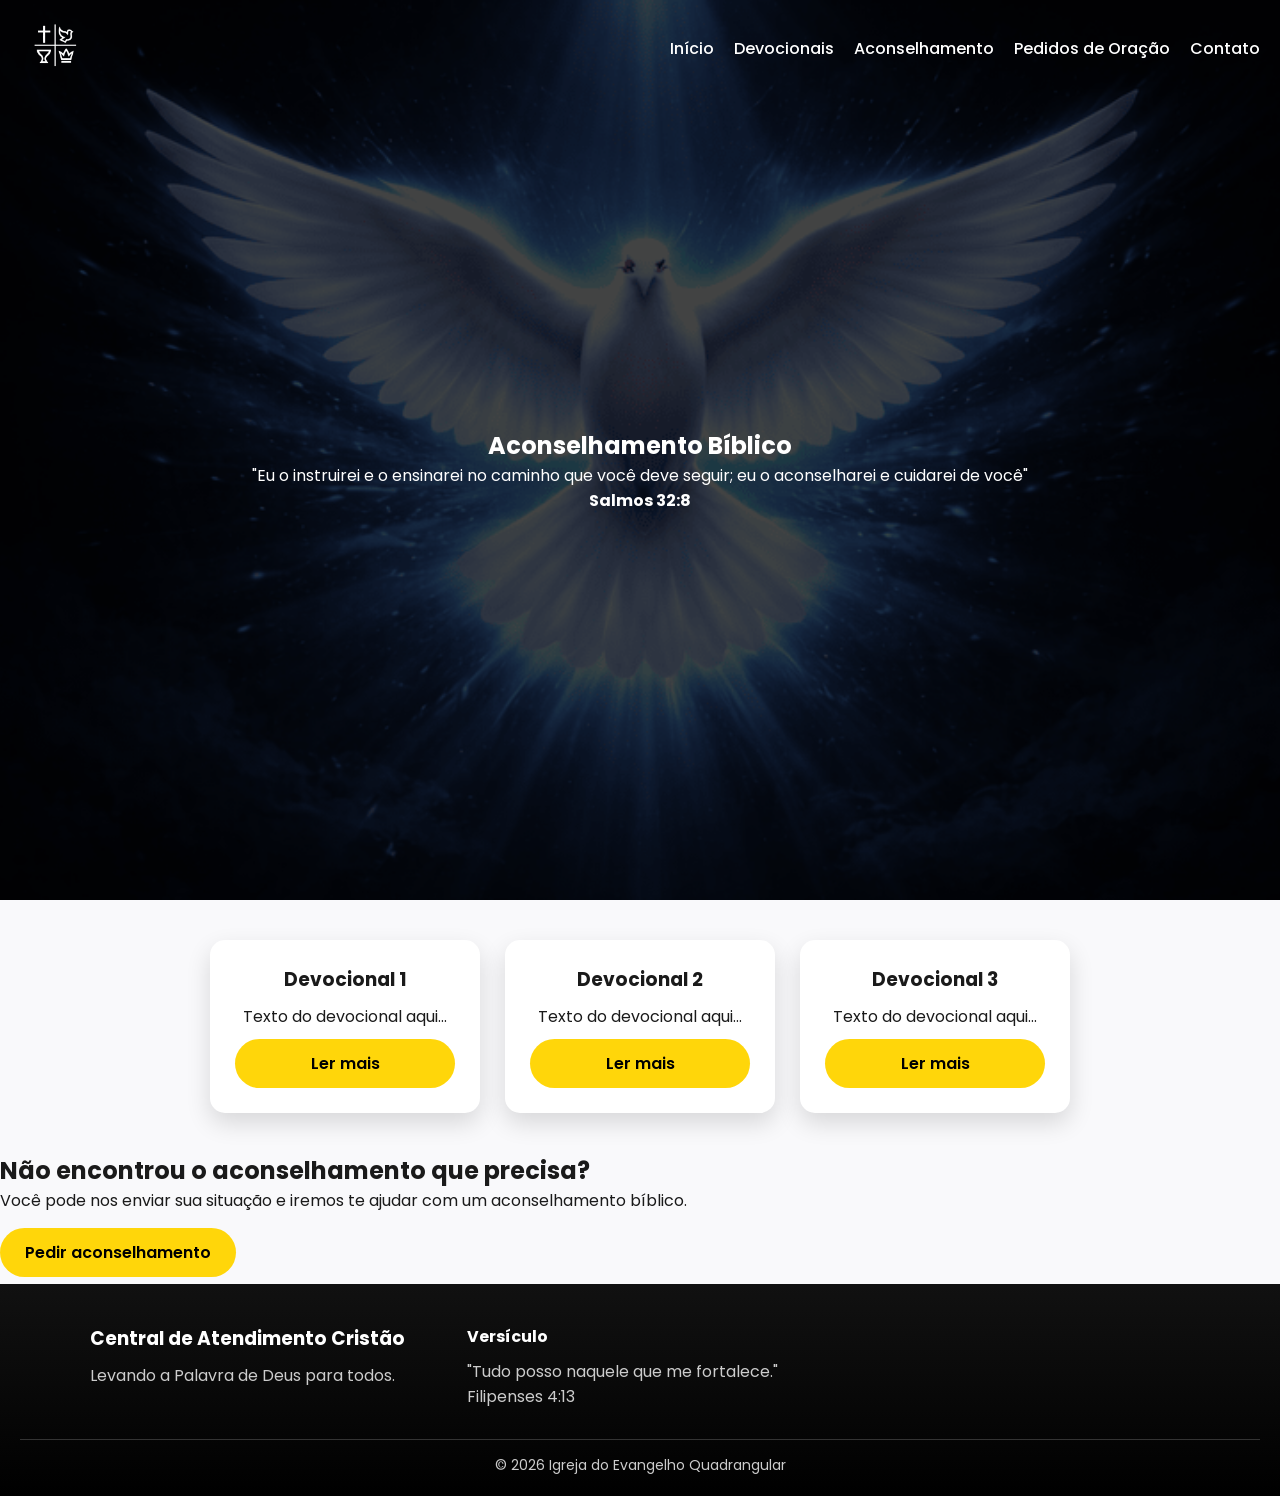
==== aconselhamento.html @ c292700e "atualização" ====
<!DOCTYPE html>
<html lang="pt-br">
<head>
<meta charset="UTF-8">
<meta name="viewport" content="width=device-width, initial-scale=1.0">
<title>Aconselhamento</title>
<link rel="stylesheet" href="style.css">
<link href="https://fonts.googleapis.com/css2?family=Poppins&display=swap" rel="stylesheet">
</head>

<body class="pagina-aconselhamento">

<header>
  <div class="logo">
    <a href="index.html">
      <img src="imagens/logo-quadrangular.png" alt="Logo da Igreja">
    </a>
  </div>

  <!-- checkbox escondido -->
  <input type="checkbox" id="menu-toggle">

  <!-- botão hamburguer -->
  <label for="menu-toggle" class="menu-icon">
    &#9776;
  </label>

  <nav class="menu">
    <a href="index.html">Início</a>
    <a href="devocionais.html">Devocionais</a>
    <a href="aconselhamento.html">Aconselhamento</a>
    <a href="oracao.html">Pedidos de Oração</a>
    <a href="contato.html">Contato</a>
  </nav>
</header>

<section class="topo-aconselhamento">
  <div class="topo-texto">
    <h1>Aconselhamento Bíblico</h1>
    <p>"Eu o instruirei e o ensinarei no caminho que você deve seguir; eu o aconselharei e cuidarei de você"</p>
    <p><strong>Salmos 32:8</strong></p>
  </div>
</section>

<div class="container">
  <div class="cards">

    <div class="card">
      <h3>Devocional 1</h3>
      <p>Texto do devocional aqui...</p>
      <a href="#" class="btn">Ler mais</a>
    </div>

    <div class="card">
      <h3>Devocional 2</h3>
      <p>Texto do devocional aqui...</p>
      <a href="#" class="btn">Ler mais</a>
    </div>

    <div class="card">
      <h3>Devocional 3</h3>
      <p>Texto do devocional aqui...</p>
      <a href="#" class="btn">Ler mais</a>
    </div>

  </div>
</div>

<section class="pedido-conselho">
  <h2>Não encontrou o aconselhamento que precisa?</h2>
  <p>Você pode nos enviar sua situação e iremos te ajudar com um aconselhamento bíblico.</p>
  <a href="#" target="_blank" class="btn-conselho btn">Pedir aconselhamento</a>
</section>

<footer class="footer">

  <div class="footer-container">

    <div class="footer-col">
      <h3>Central de Atendimento Cristão</h3>
      <p>Levando a Palavra de Deus para todos.</p>
    </div>

    <div class="footer-col">
      <h4>Versículo</h4>
      <p>"Tudo posso naquele que me fortalece." <br> Filipenses 4:13</p>
    </div>

  </div>

  <div class="footer-bottom">
    <p>© 2026 Igreja do Evangelho Quadrangular</p>

    </footer>

</body>
</html>
---- style.css ----
@charset "UTF-8";

/* ================= CORES ================= */
:root {
  --cor-primaria: #6C3BFF;
  --cor-secundaria: #9D4EDD;
  --cor-fundo: #F9F9FB;
  --cor-texto: #1A1A1A;
  --cor-branco: #FFFFFF;
  --cor-destaque: #FFD60A;
}

/* ================= RESET ================= */
* {
  margin: 0;
  padding: 0;
  box-sizing: border-box;
  font-family: 'Poppins', sans-serif;
}

body {
  background-color: var(--cor-fundo);
  color: var(--cor-texto);
  padding-top: 0px; /* Header fixo */
}

/* ================= HEADER ================= */
header{
  position: absolute;
  top: 0;
  width: 100%;
  padding: 10px 20px;
  display: flex;
  justify-content: space-between;
  align-items: center;
  background:transparent;
  color: white;
  z-index: 10;
}


.logo img {
  height: 70px;
  object-fit: contain;
  filter: brightness(0) invert(1);
}

nav {
  display: flex;
  align-items: center;
  gap: 20px;
  position: relative;

}

nav a {
  color: white;
  margin-left: 0px;
  text-decoration: none;
  font-weight: 500;
  transition: 0.3s;
}

nav a:hover {
  color: var(--cor-destaque);
}



  nav a {
    margin: 0;
  }


/* ================= HERO / TOPO ================= */
.hero,
.topo-devocional,
.topo-aconselhamento,
.topo-oracao,
.topo-contato {
  height: 100vh;
  padding: 100px 20px 60px;
  display: flex;
  flex-direction: column;
  justify-content: center;
  align-items: center;
  text-align: center;
  position: relative;
  color: white;
  z-index: 1;
}

@media (max-width: 768px) {
  .hero,
  .topo-devocional,
  .topo-aconselhamento,
  .topo-oracao,
  .topo-contato {
    height: 60vh;
  }
}

@media (max-width: 768px) {
  .container {
    padding: 20px 15px;
  }
}

.hero::after,
.topo-devocional::after,
.topo-aconselhamento::after,
.topo-oracao::after,
.topo-contato::after {
  content: "";
  position: absolute;
  inset: 0;
  background: rgba(0, 0, 0, 0.733);
}

.topo-texto {
  position: relative;
  z-index: 2;
}

@media (max-width: 768px) {
  .hero h2,
  .topo-devocional h1,
  .topo-aconselhamento h1,
  .topo-oracao h1,
  .topo-contato h1 {
    font-size: 24px;
  }

  .hero p,
  .topo-devocional p,
  .topo-aconselhamento p,
  .topo-oracao p,
  .topo-contato p {
    font-size: 14px;
  }
}

/* Backgrounds específicos */
.hero { background: url('imagens/cabecalho.png') center/cover no-repeat; }
.topo-devocional { background: url('imagens/cruz.png') center 35% / cover no-repeat; }
.topo-aconselhamento { background: url('imagens/pomba.png') center 33% / cover no-repeat; }
.topo-oracao { background: url('imagens/calice.png') center 60% / cover no-repeat; }
.topo-contato { background: url('imagens/coroa.png') center 80% / cover no-repeat; }

/* ================= CONTAINER ================= */
.container {
  max-width: 900px;
  margin: auto;
  padding: 40px 20px;
}

/* ================= CARDS ================= */
.cards {
  display: grid;
  grid-template-columns: repeat(3, 1fr);
  gap: 25px;
  
}

.card {
  background: white;
  padding: 25px;
  border-radius: 15px;
  text-align: center;
  box-shadow: 0 10px 25px rgba(0, 0, 0, 0.137);
  transition: 0.3s;
  display: flex;
  flex-direction: column;
  justify-content: space-between; 
  height: 100%;
}

.card:hover {
  transform: translateY(-5px);
}

@media (max-width: 768px) {
  .cards {
    grid-template-columns: 1fr;
    gap: 15px;
  }
}

.card p {
  margin: 10px 0;
}

.card .btn {
  margin-top: auto;
}

.oracao-conteudo,
.contato-conteudo {
  text-align: center;
}

/* ================= BOTÃO ================= */
.btn {
  display: inline-block;
  background: var(--cor-destaque);
  color: #000;
  padding: 12px 25px;
  margin-top: 15px;
  text-decoration: none;
  font-weight: 600;
  border-radius: 30px;
  position: relative;
  overflow: hidden;
  transition: all 0.3s ease;
}

.btn:hover {
  transform: translateY(-3px);
  background: #ffc300;
  box-shadow: 0 10px 20px rgba(0,0,0,0.2);
}

.btn::after {
  content: "";
  position: absolute;
  top: 0;
  left: -100%;
  width: 100%;
  height: 100%;
  background: linear-gradient(120deg, transparent, rgba(255,255,255,0.6), transparent);
  transition: 0.5s;
}

.btn:hover::after {
  left: 100%;
}

.footer {
  background: #111;
  color: #ccc;
  padding: 40px 20px 20px;
  background: linear-gradient(180deg, #111, #000);
}

.footer-container {
  max-width: 1100px;
  margin: auto;
  display: grid;
  grid-template-columns: repeat(3, 1fr);
  gap: 30px;

}

.footer-col h3,
.footer-col h4 {
  color: white;
  margin-bottom: 10px;
}

.footer-bottom {
  text-align: center;
  margin-top: 30px;
  border-top: 1px solid #333;
  padding-top: 15px;
  font-size: 14px;
}

@media (max-width: 768px) {
  .footer-container {
    grid-template-columns: 1fr;
    text-align: center;
  }
}

.filtro {
  display: flex;
  justify-content: center;
  gap: 12px;
  margin: 30px 0;
  flex-wrap: wrap;
}

.filtro a {
  text-decoration: none;
  padding: 10px 20px;
  border-radius: 25px;

  background: transparent;
  border: 2px solid var(--cor-destaque);
  color: var(--cor-texto);

  font-weight: 500;
  transition: all 0.3s ease;
  backdrop-filter: blur(5px);
}

/* hover */
.filtro a:hover {
  background: var(--cor-destaque);
  color: #000;
  transform: translateY(-2px);
  box-shadow: 0 5px 15px rgba(0,0,0,0.15);
}

/* quando clicar (ativo) */
.filtro a.ativo {
  background: var(--cor-destaque);
  color: #000;
}

.apagado {
  display: none;
}

.categoria {
  opacity: 1;
  transform: translateY(0);
  transition: all 0.4s ease;
}

/* quando vai sumir */
.categoria.apagado {
  opacity: 0;
  transform: translateY(20px);
  pointer-events: none;
}

.pagina-devocionais .cards {
  align-items: start;
}

.pagina-devocionais .card {
  height: auto;
}

.pagina-aconselhamento .cards {
  align-items: start;
}

.pagina-aconselhamento .card {
  height: auto;
}
@media (max-width: 768px) {
  .hero,
  .topo-devocional,
  .topo-aconselhamento,
  .topo-oracao,
  .topo-contato {
    padding-top: 40px;
  }
}
/* esconder checkbox */
#menu-toggle {
  display: none;
}

/* ícone hamburguer */
.menu-icon {
  display: none;
  font-size: 30px;
  color: white;
  cursor: pointer;
}

@media (max-width: 768px) {

  /* mostrar botão */
  .menu-icon {
    display: block;
  }

  /* esconder menu inicialmente */
  .menu {
    position: absolute;
    top: 80px;
    right: 20px;
    width: 220px;

    background: rgba(0,0,0,0.95);
    border-radius: 10px;

    display: flex;
    flex-direction: column;
    align-items: center;

    max-height: 0;
    overflow: hidden;

    transition: 0.3s ease;
  }

  .menu a {
    padding: 15px;
    width: 100%;
    text-align: center;
  }

  /* QUANDO CLICAR */
  #menu-toggle:checked ~ .menu {
    max-height: 500px;
  }
}
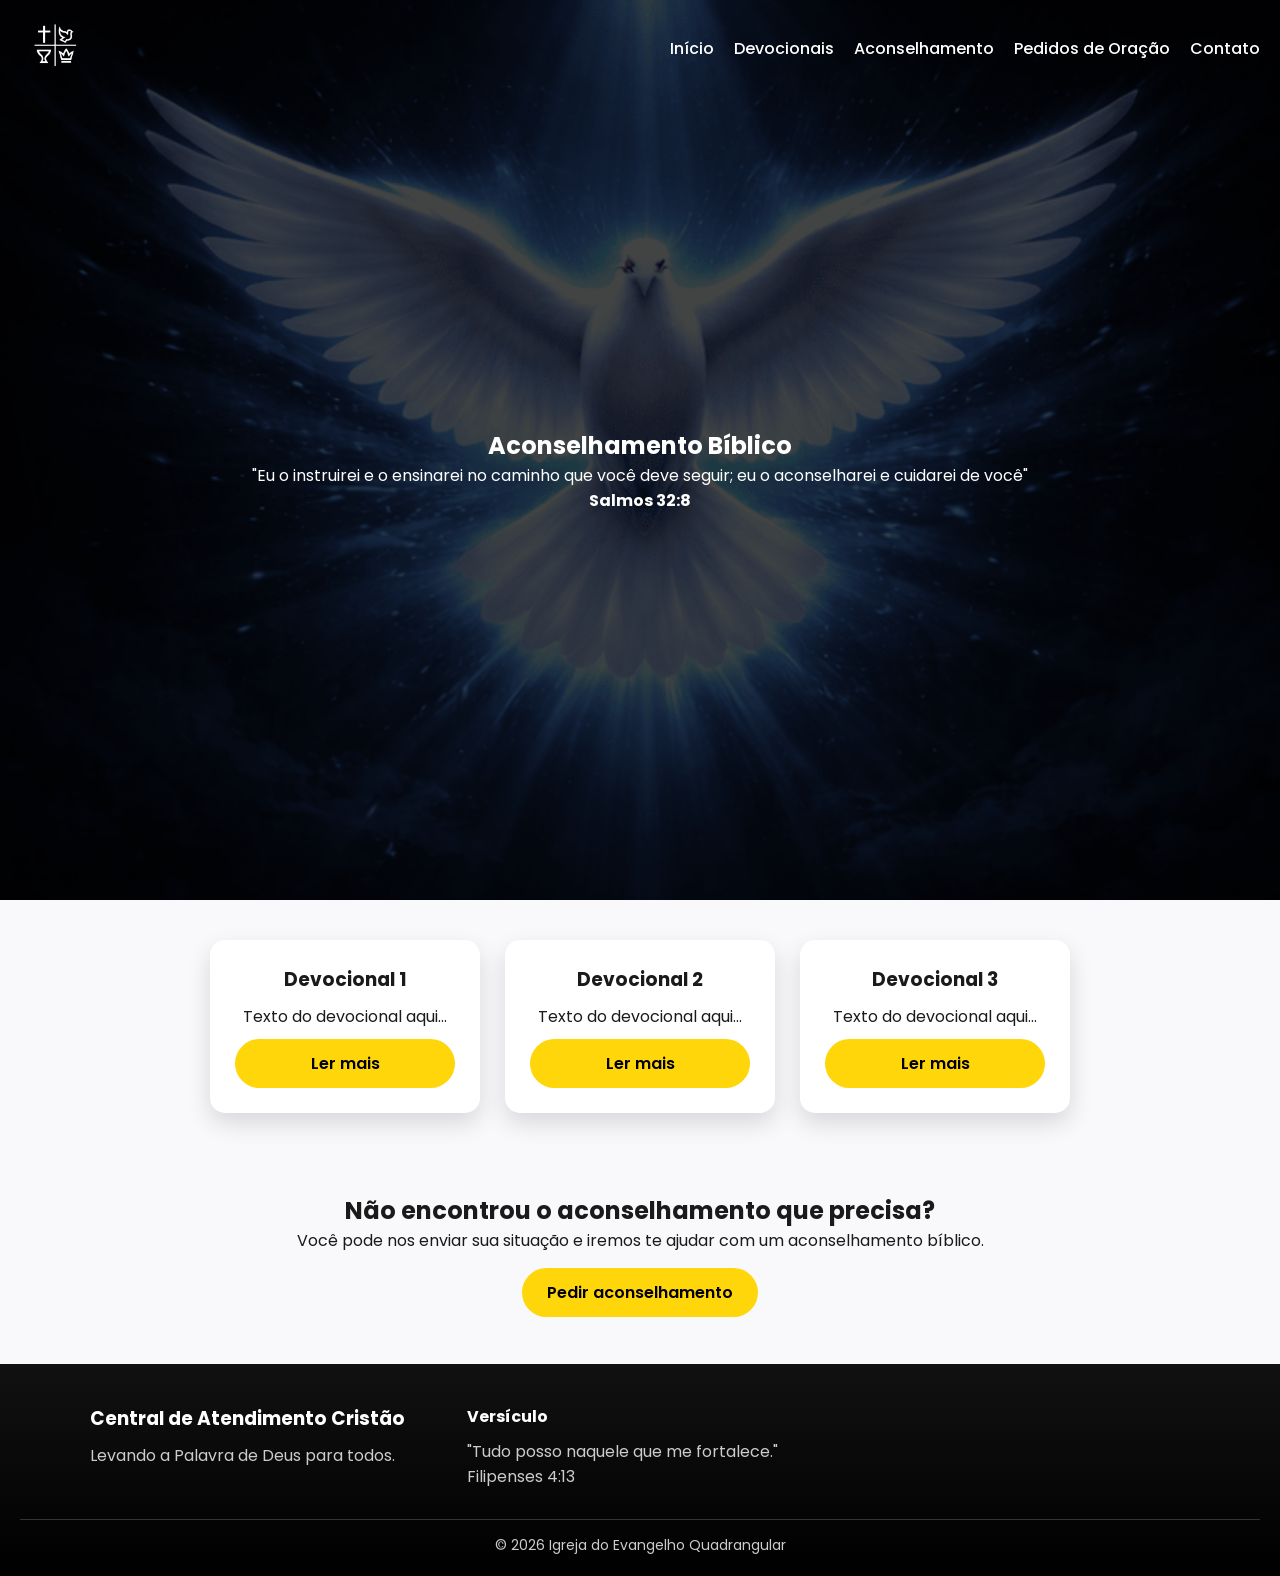
==== commit b4c82310: "atualização" ====
--- a/aconselhamento.html
+++ b/aconselhamento.html
@@ -67,9 +67,11 @@
 </div>
 
 <section class="pedido-conselho">
-  <h2>Não encontrou o aconselhamento que precisa?</h2>
-  <p>Você pode nos enviar sua situação e iremos te ajudar com um aconselhamento bíblico.</p>
-  <a href="#" target="_blank" class="btn-conselho btn">Pedir aconselhamento</a>
+  <div class="aconselhamento-box">
+    <h2>Não encontrou o aconselhamento que precisa?</h2>
+    <p>Você pode nos enviar sua situação e iremos te ajudar com um aconselhamento bíblico.</p>
+    <a href="#" target="_blank" class="btn-conselho btn">Pedir aconselhamento</a>
+  </div>
 </section>
 
 <footer class="footer">
--- a/style.css
+++ b/style.css
@@ -399,4 +399,11 @@
   #menu-toggle:checked ~ .menu {
     max-height: 500px;
   }
+}
+
+.aconselhamento-box {
+  max-width: 800px;
+  margin: 40px auto; /* centraliza */
+  padding: 0 20px;   /* espaço lateral */
+  text-align: center;
 }
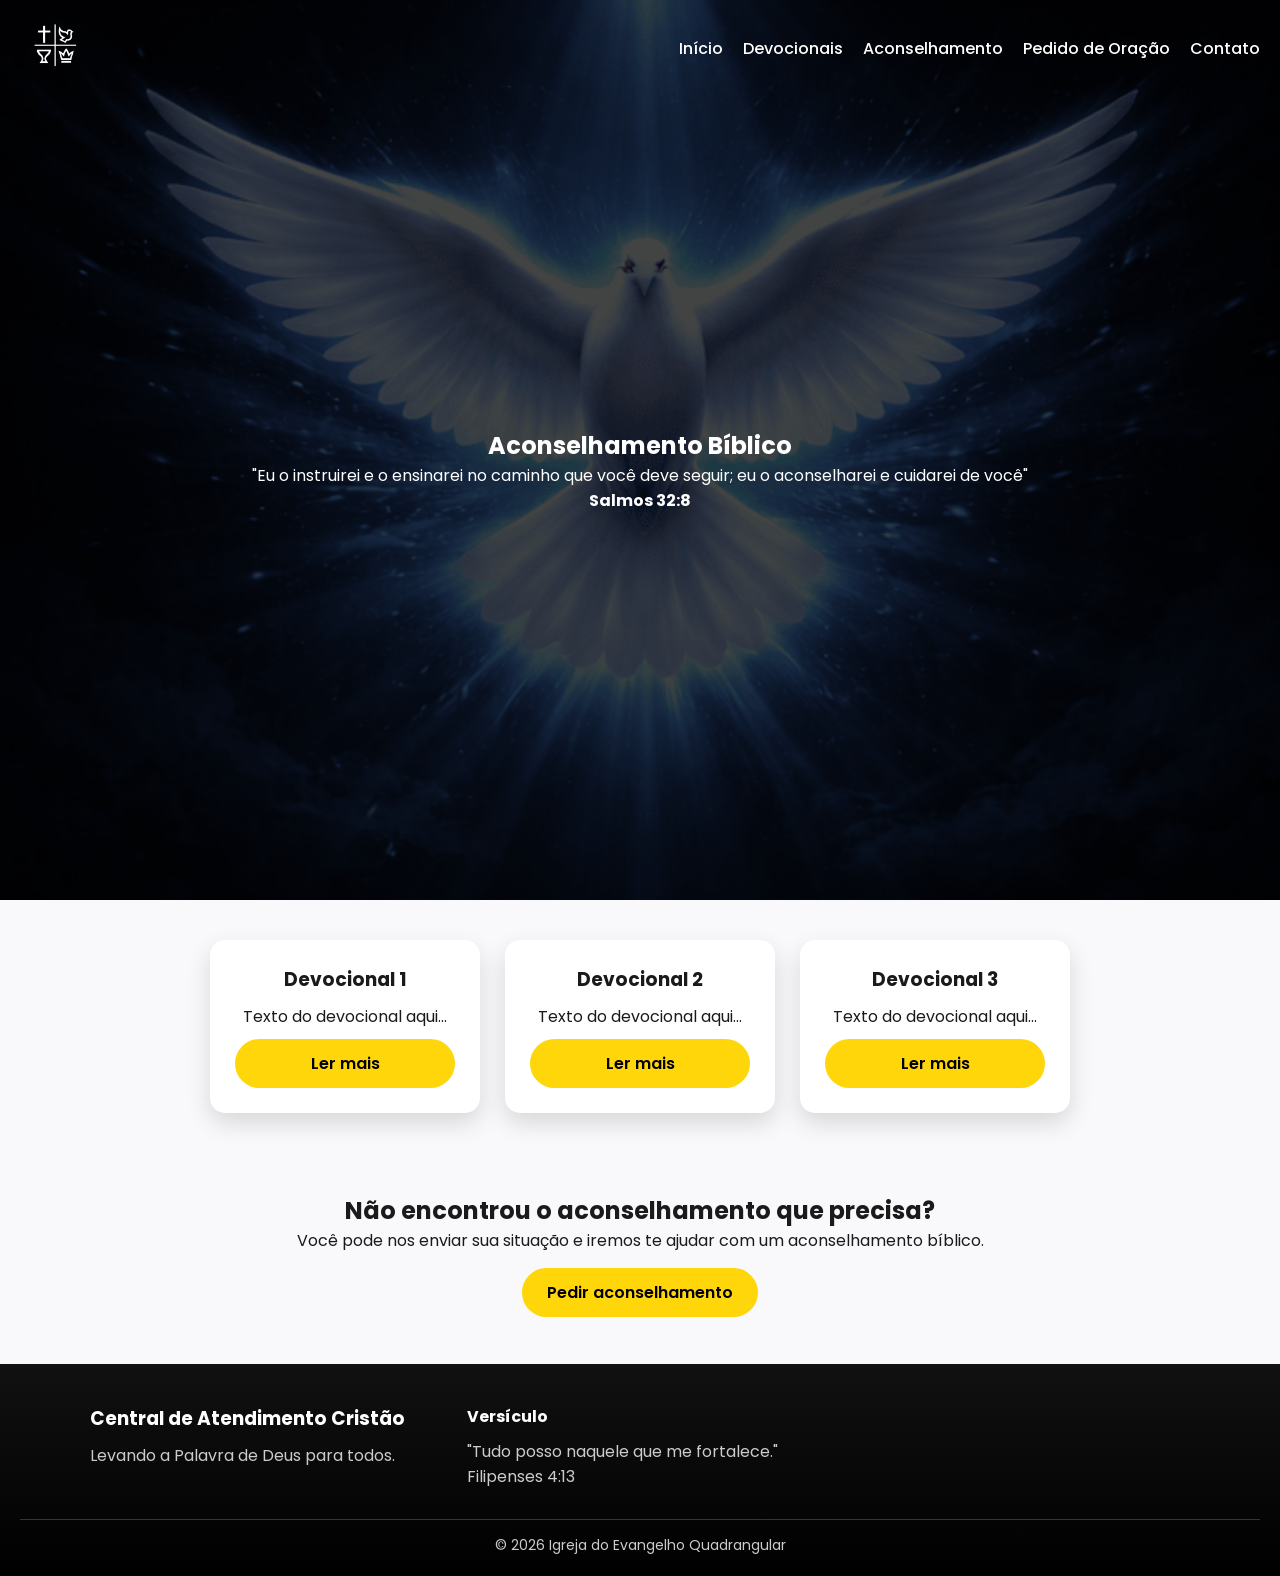
==== commit 394b68c1: "atualização" ====
--- a/aconselhamento.html
+++ b/aconselhamento.html
@@ -29,7 +29,7 @@
     <a href="index.html">Início</a>
     <a href="devocionais.html">Devocionais</a>
     <a href="aconselhamento.html">Aconselhamento</a>
-    <a href="oracao.html">Pedidos de Oração</a>
+    <a href="oracao.html">Pedido de Oração</a>
     <a href="contato.html">Contato</a>
   </nav>
 </header>
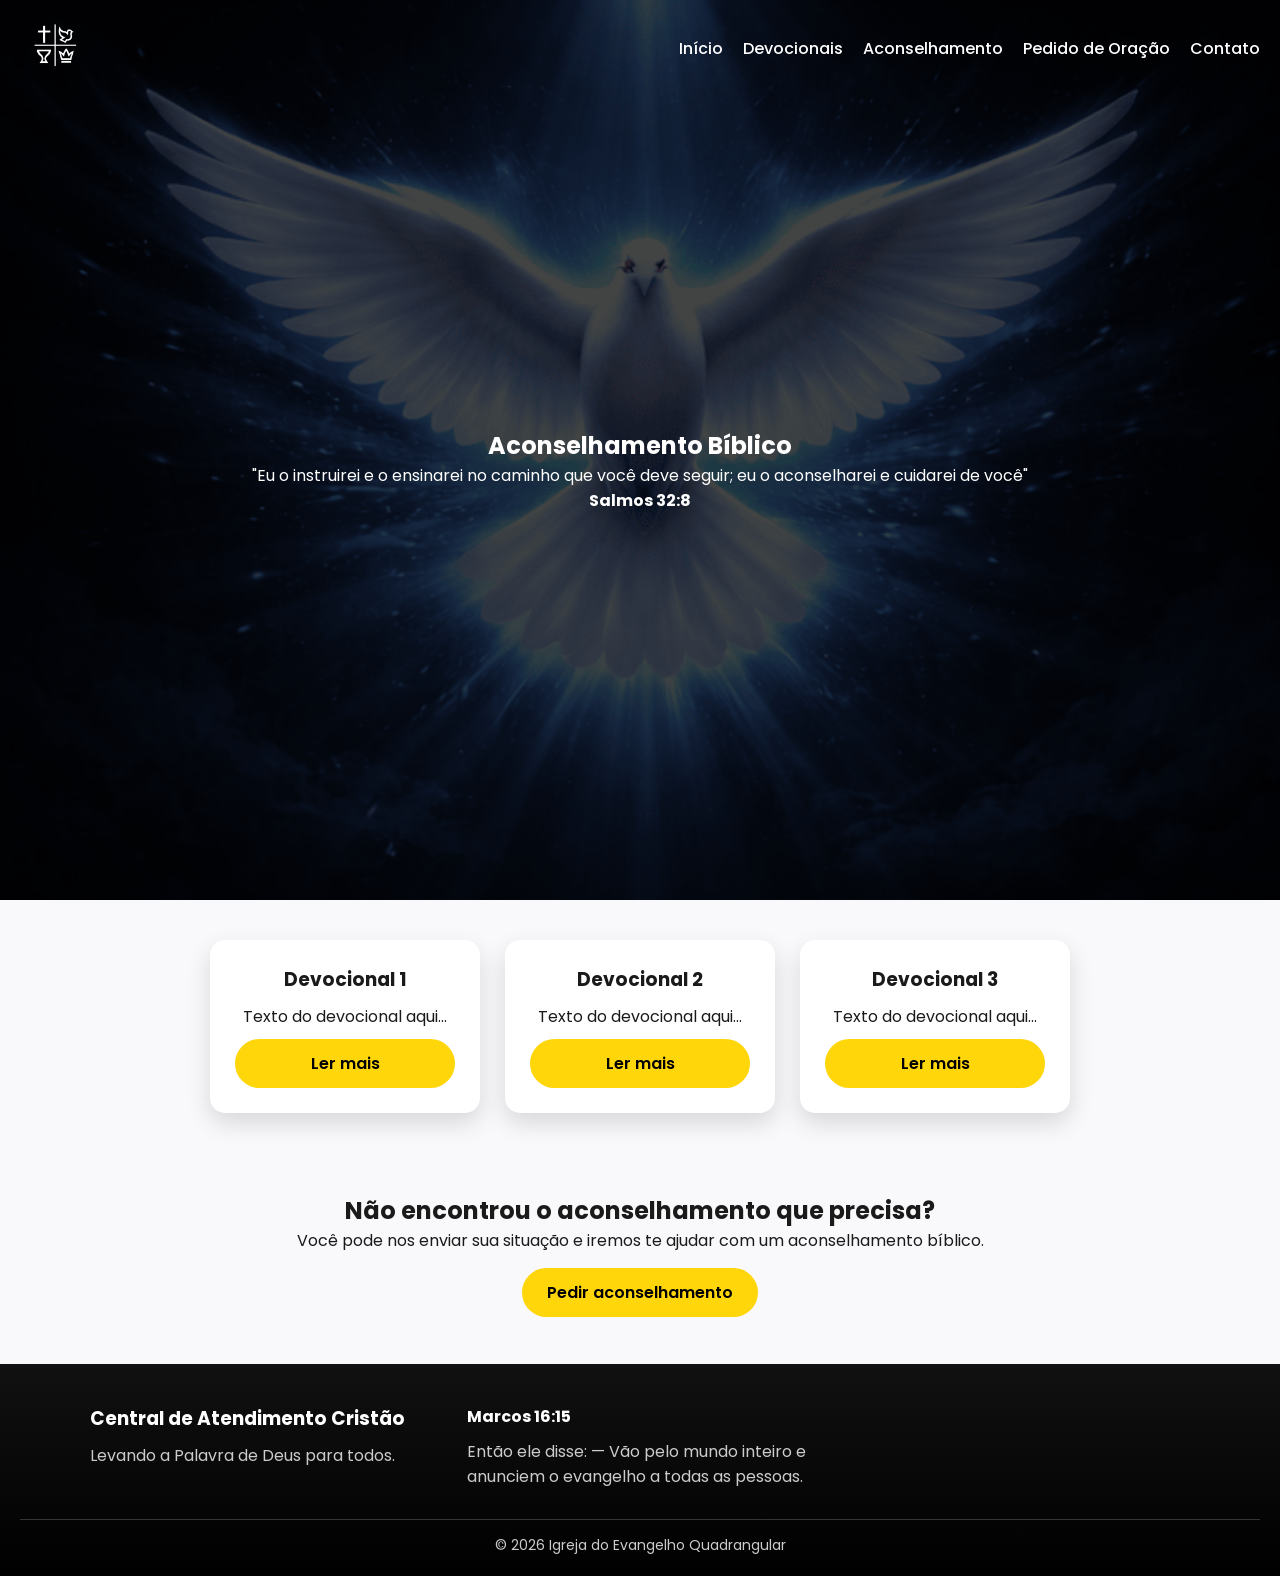
==== commit 52b8c5e2: "atualização" ====
--- a/aconselhamento.html
+++ b/aconselhamento.html
@@ -84,8 +84,8 @@
     </div>
 
     <div class="footer-col">
-      <h4>Versículo</h4>
-      <p>"Tudo posso naquele que me fortalece." <br> Filipenses 4:13</p>
+      <h4>Marcos 16:15</h4>
+      <p>Então ele disse: — Vão pelo mundo inteiro e anunciem o evangelho a todas as pessoas.</p>
     </div>
 
   </div>
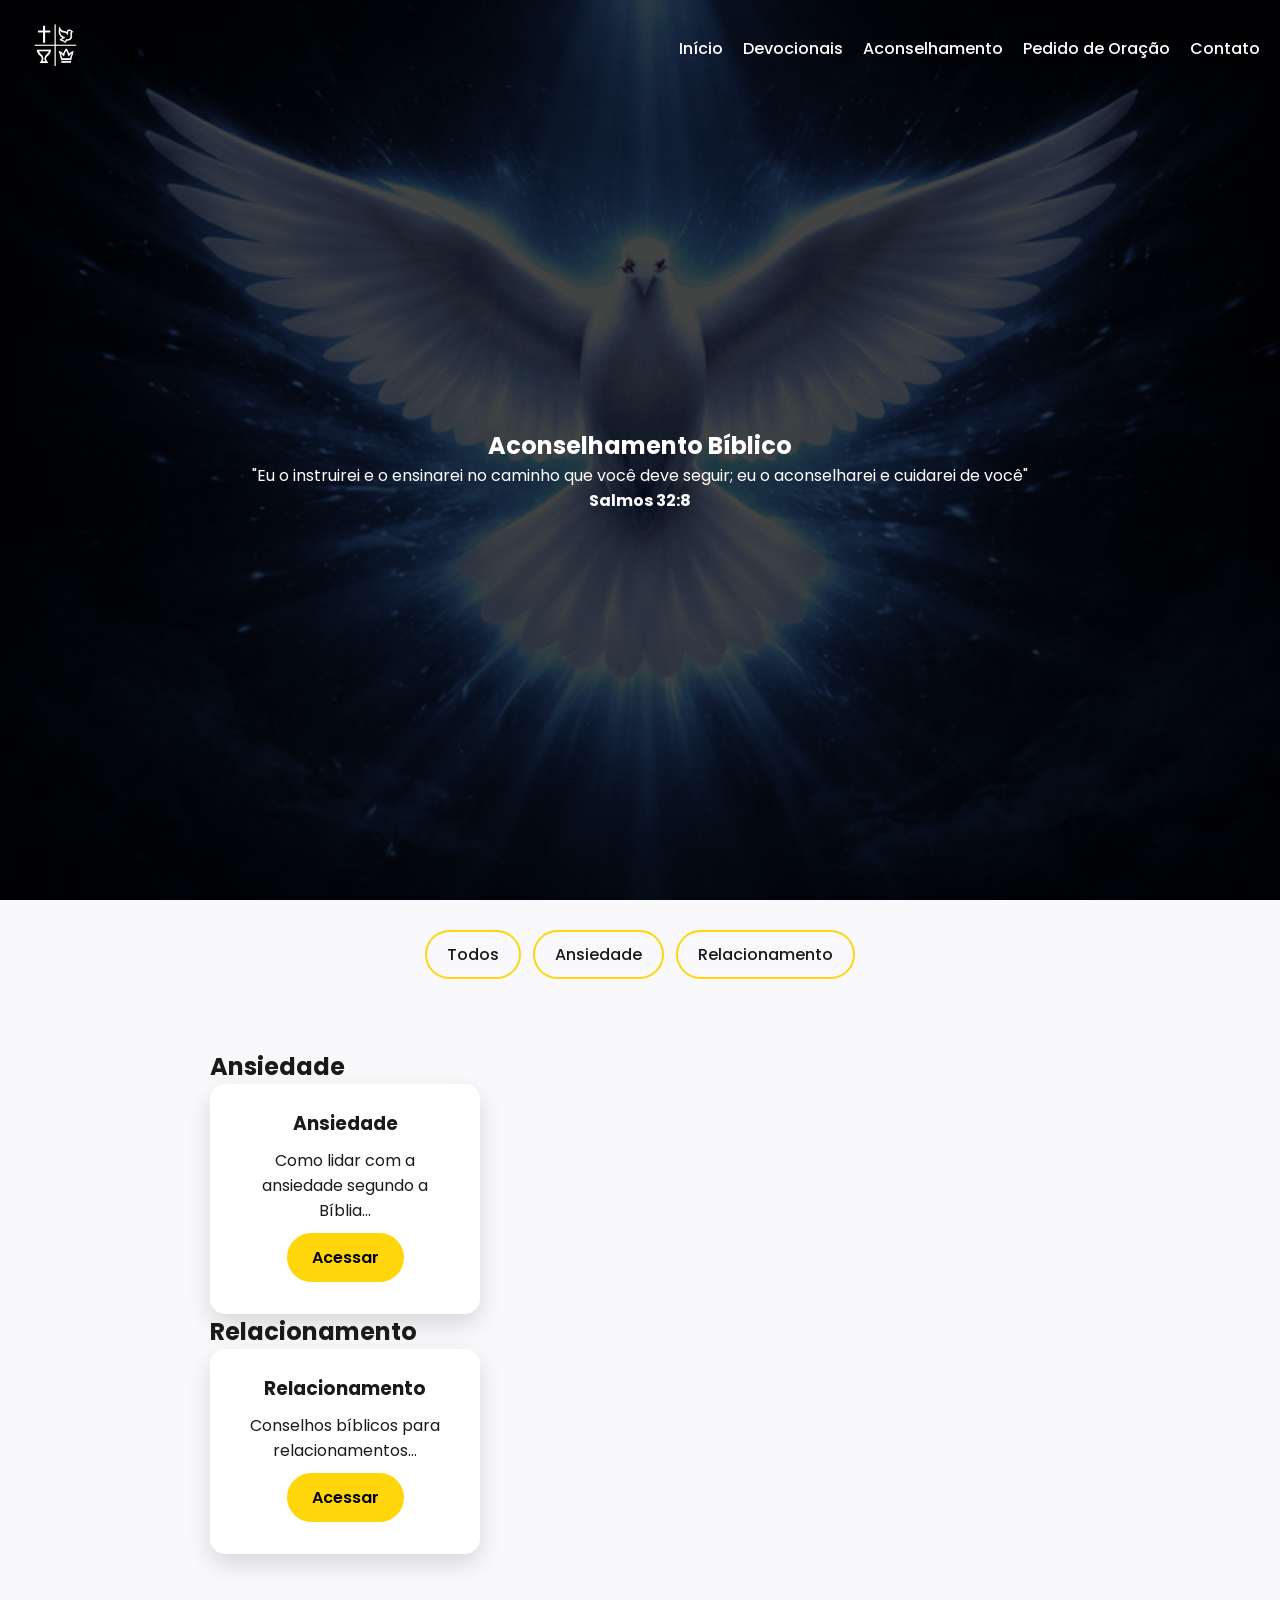
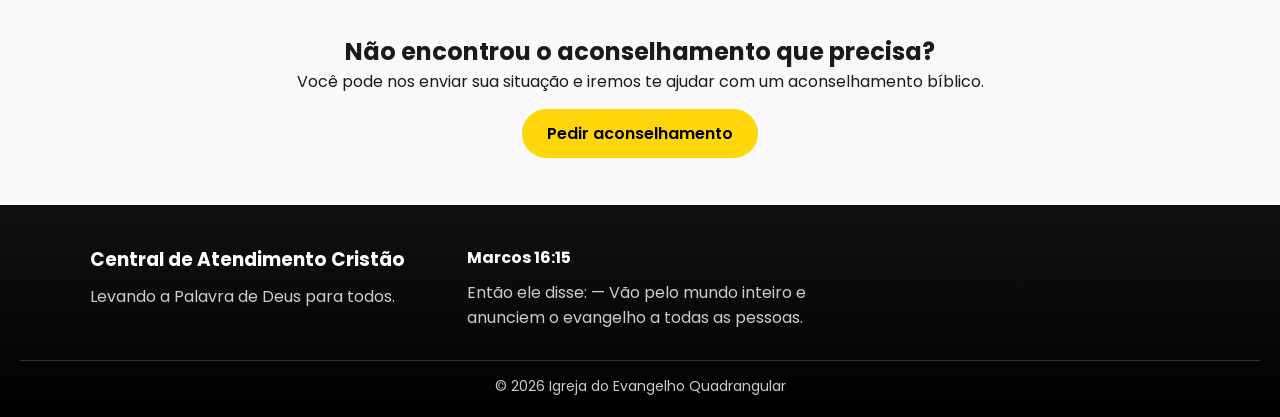
==== commit 276a1878: "atualização" ====
--- a/aconselhamento.html
+++ b/aconselhamento.html
@@ -42,28 +42,68 @@
   </div>
 </section>
 
+<div class="filtro">
+  <a href="#topo">Todos</a>
+  <a href="#ansiedade">Ansiedade</a>
+  <a href="#relacionamento">Relacionamento</a>
+</div>
+
+<div id="topo"></div>
+
 <div class="container">
-  <div class="cards">
 
-    <div class="card">
-      <h3>Devocional 1</h3>
-      <p>Texto do devocional aqui...</p>
-      <a href="#" class="btn">Ler mais</a>
+  <!-- ANSIEDADE -->
+  <section id="ansiedade" class="categoria">
+    <h2>Ansiedade</h2>
+
+    <div class="cards">
+
+      <div class="card">
+        <h3>Ansiedade</h3>
+        <p>Como lidar com a ansiedade segundo a Bíblia...</p>
+
+        <details>
+          <summary class="btn">Acessar</summary>
+          <p>"Lancem sobre Ele toda a sua ansiedade, porque Ele tem cuidado de vocês." (1 Pedro 5:7)
+
+              A Bíblia nos ensina que não precisamos carregar tudo sozinhos. Deus se importa com cada detalhe da nossa vida e nos convida a entregar nossas preocupações a Ele.
+
+              A ansiedade muitas vezes vem da tentativa de controlar tudo, mas a confiança em Deus nos lembra que Ele está no controle, mesmo quando não entendemos.
+
+              Aplicação:
+              Hoje, entregue a Deus aquilo que está te preocupando. Ore e escolha confiar que Ele cuida de você.</p>
+        </details>
+      </div>
+
     </div>
+  </section>
 
-    <div class="card">
-      <h3>Devocional 2</h3>
-      <p>Texto do devocional aqui...</p>
-      <a href="#" class="btn">Ler mais</a>
+  <!-- RELACIONAMENTO -->
+  <section id="relacionamento" class="categoria">
+    <h2>Relacionamento</h2>
+
+    <div class="cards">
+
+      <div class="card">
+        <h3>Relacionamento</h3>
+        <p>Conselhos bíblicos para relacionamentos...</p>
+
+        <details>
+          <summary class="btn">Acessar</summary>
+          <p>"Sejam completamente humildes e dóceis, e sejam pacientes, suportando uns aos outros com amor." (Efésios 4:2)
+
+              A Bíblia nos ensina que um bom relacionamento não é baseado só em sentimentos, mas em atitudes como paciência, humildade e amor. Nem sempre será fácil, mas é nesses momentos que escolhemos agir como Deus nos orienta.
+
+              Relacionamentos saudáveis são construídos com respeito, perdão e cuidado mútuo.
+
+              Aplicação:
+              Hoje, pratique a paciência e o amor em seus relacionamentos, mesmo nas pequenas atitudes.</p>
+        </details>
+      </div>
+
     </div>
+  </section>
 
-    <div class="card">
-      <h3>Devocional 3</h3>
-      <p>Texto do devocional aqui...</p>
-      <a href="#" class="btn">Ler mais</a>
-    </div>
-
-  </div>
 </div>
 
 <section class="pedido-conselho">
@@ -95,5 +135,47 @@
 
     </footer>
 
+    <script>
+const botoes = document.querySelectorAll('.filtro a');
+const categorias = document.querySelectorAll('.categoria');
+
+botoes.forEach(btn => {
+  btn.addEventListener('click', (e) => {
+    e.preventDefault();
+
+    // botão ativo
+    botoes.forEach(b => b.classList.remove('ativo'));
+    btn.classList.add('ativo');
+
+    const id = btn.getAttribute('href');
+
+    // animação de saída
+    categorias.forEach(c => {
+      c.classList.add('apagado');
+    });
+
+    setTimeout(() => {
+      if(id !== "#topo"){
+        categorias.forEach(c => c.style.display = "none");
+        const alvo = document.querySelector(id);
+        alvo.style.display = "block";
+
+        setTimeout(() => {
+          alvo.classList.remove('apagado');
+        }, 50);
+
+      } else {
+        categorias.forEach(c => {
+          c.style.display = "block";
+          setTimeout(() => {
+            c.classList.remove('apagado');
+          }, 50);
+        });
+      }
+    }, 300);
+  });
+});
+</script>
+
 </body>
 </html>
--- a/style.css
+++ b/style.css
@@ -406,4 +406,5 @@
   margin: 40px auto; /* centraliza */
   padding: 0 20px;   /* espaço lateral */
   text-align: center;
-}+}
+
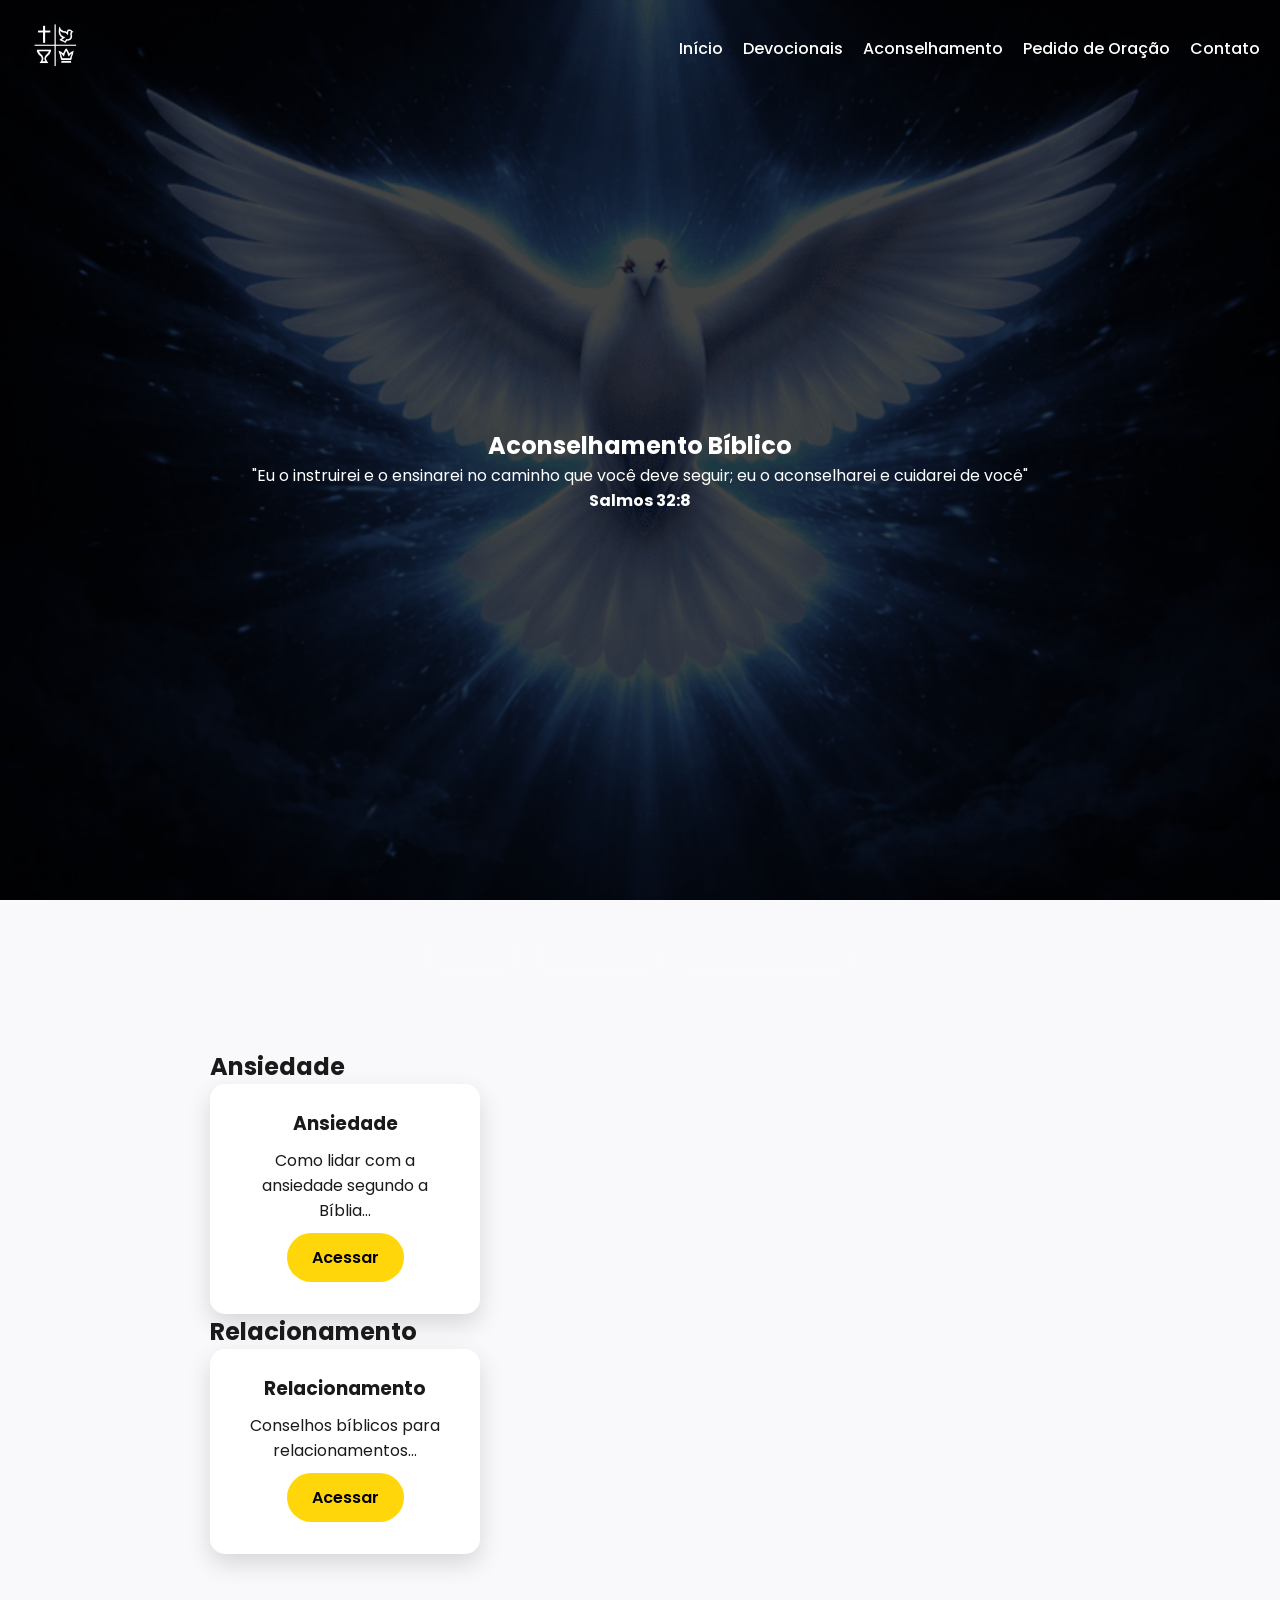
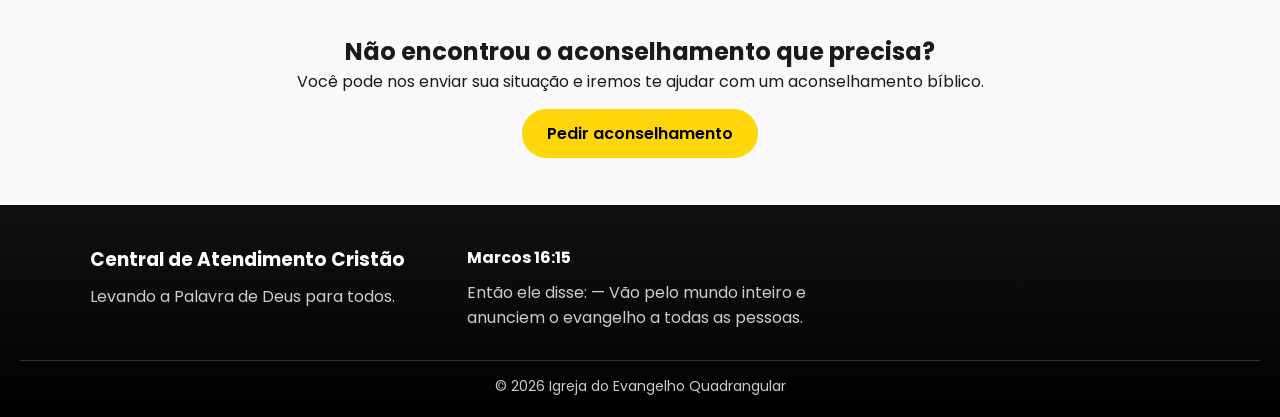
==== commit c45147e9: "Update aconselhamento.html" ====
--- a/aconselhamento.html
+++ b/aconselhamento.html
@@ -110,7 +110,7 @@
   <div class="aconselhamento-box">
     <h2>Não encontrou o aconselhamento que precisa?</h2>
     <p>Você pode nos enviar sua situação e iremos te ajudar com um aconselhamento bíblico.</p>
-    <a href="#" target="_blank" class="btn-conselho btn">Pedir aconselhamento</a>
+    <a href="https://docs.google.com/forms/d/e/1FAIpQLSdyuUSxdsgqrhOMnDA_1sQKVhFAZE4c70C1GpxKmHl8TEX3fw/viewform?usp=header" target="_blank" class="btn-conselho btn">Pedir aconselhamento</a>
   </div>
 </section>
 
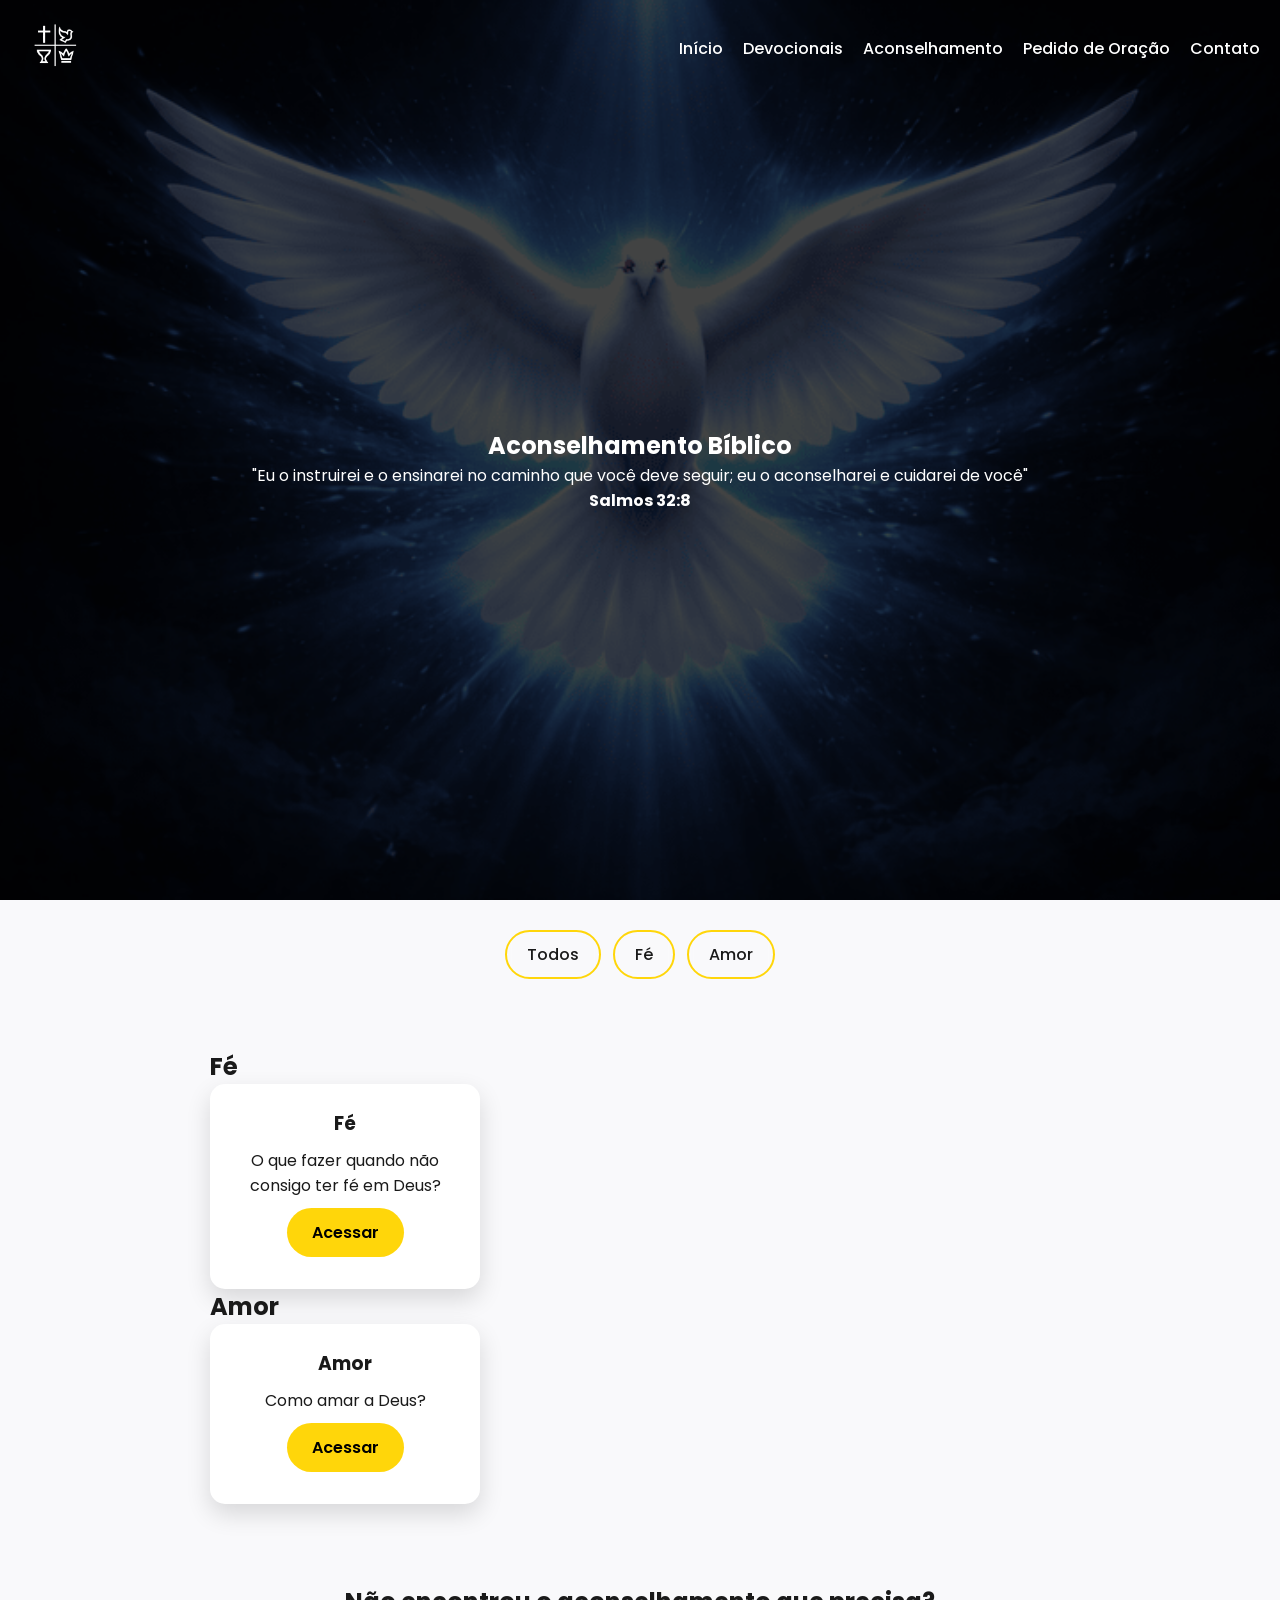
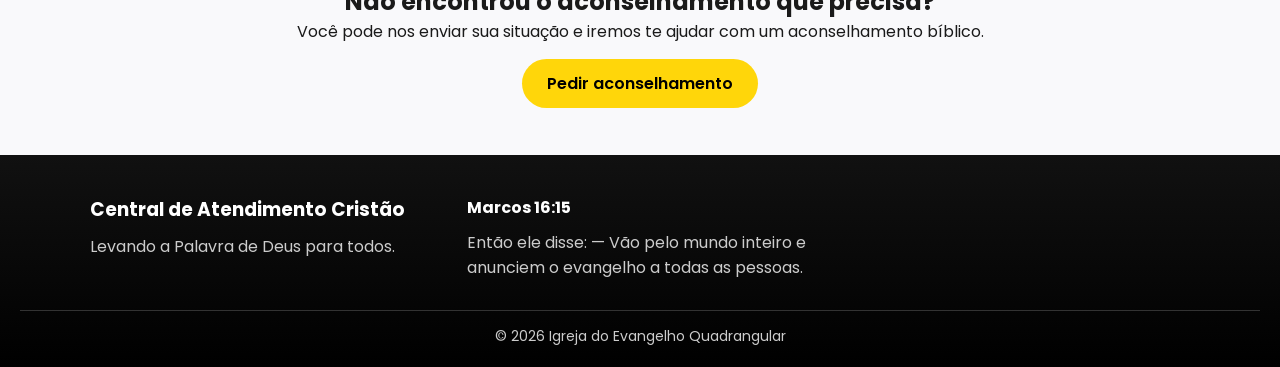
==== commit 9d0bbac3: "atualização" ====
--- a/aconselhamento.html
+++ b/aconselhamento.html
@@ -44,60 +44,90 @@
 
 <div class="filtro">
   <a href="#topo">Todos</a>
-  <a href="#ansiedade">Ansiedade</a>
-  <a href="#relacionamento">Relacionamento</a>
+  <a href="#fe">Fé</a>
+  <a href="#amor">Amor</a>
 </div>
 
 <div id="topo"></div>
 
 <div class="container">
 
-  <!-- ANSIEDADE -->
-  <section id="ansiedade" class="categoria">
-    <h2>Ansiedade</h2>
+  <!-- FÉ -->
+  <section id="fe" class="categoria">
+    <h2>Fé</h2>
 
     <div class="cards">
 
       <div class="card">
-        <h3>Ansiedade</h3>
-        <p>Como lidar com a ansiedade segundo a Bíblia...</p>
+        <h3>Fé</h3>
+        <p>O que fazer quando não consigo ter fé em Deus?</p>
 
         <details>
           <summary class="btn">Acessar</summary>
-          <p>"Lancem sobre Ele toda a sua ansiedade, porque Ele tem cuidado de vocês." (1 Pedro 5:7)
-
-              A Bíblia nos ensina que não precisamos carregar tudo sozinhos. Deus se importa com cada detalhe da nossa vida e nos convida a entregar nossas preocupações a Ele.
-
-              A ansiedade muitas vezes vem da tentativa de controlar tudo, mas a confiança em Deus nos lembra que Ele está no controle, mesmo quando não entendemos.
-
-              Aplicação:
-              Hoje, entregue a Deus aquilo que está te preocupando. Ore e escolha confiar que Ele cuida de você.</p>
+          <p>Romanos 10:17
+            Portanto, a fé vem por ouvir a mensagem, e a mensagem vem por meio da pregação a respeito de Cristo.
+
+              Primeiramente, vamos entender a finalidade de ter fé em Deus.
+
+              Por que é importante ter fé em Deus
+
+              Pela fé:
+              Nos relacionamos com Deus.(Hebreus 11:6)
+              Recebemos Sua graça (favor imerecido).(Efésios 2:8-9)
+              Temos acesso à salvação, à vida eterna com Deus.(João 3:16)
+              Temos forças para enfrentar momentos difíceis, pois a fé é a certeza daquilo que ainda não vemos; e, mesmo sem entender ou ver o resultado, temos paz e confiança de que Deus está no controle.(Hebreus 11:1)
+
+              Mais importante do que a quantidade da fé é em quem ela está colocada.
+              (Mateus 17:20)
+
+              Como ter fé em Deus:
+              Romanos 10:17
+              Portanto, a fé vem por ouvir a mensagem, e a mensagem vem por meio da pregação a respeito de Cristo.
+
+              Prática:
+              Leia a Bíblia diariamente, seja um capítulo ou versículo por dia; o importante é ler!
+              Peça ao Espírito Santo ajuda para entender o que Deus quer falar através da Sua Palavra.</p>
         </details>
       </div>
 
     </div>
   </section>
 
-  <!-- RELACIONAMENTO -->
-  <section id="relacionamento" class="categoria">
-    <h2>Relacionamento</h2>
+  <!-- AMOR -->
+  <section id="amor" class="categoria">
+    <h2>Amor</h2>
 
     <div class="cards">
 
       <div class="card">
-        <h3>Relacionamento</h3>
-        <p>Conselhos bíblicos para relacionamentos...</p>
+        <h3>Amor</h3>
+        <p>Como amar a Deus?</p>
 
         <details>
           <summary class="btn">Acessar</summary>
-          <p>"Sejam completamente humildes e dóceis, e sejam pacientes, suportando uns aos outros com amor." (Efésios 4:2)
-
-              A Bíblia nos ensina que um bom relacionamento não é baseado só em sentimentos, mas em atitudes como paciência, humildade e amor. Nem sempre será fácil, mas é nesses momentos que escolhemos agir como Deus nos orienta.
-
-              Relacionamentos saudáveis são construídos com respeito, perdão e cuidado mútuo.
-
-              Aplicação:
-              Hoje, pratique a paciência e o amor em seus relacionamentos, mesmo nas pequenas atitudes.</p>
+          <p>Nós amamos porque Ele nos amou primeiro.” (1 João 4:19)
+
+              Primeiramente, vamos ver a finalidade de amar a Deus.
+
+              Por que amar a Deus?
+              Ele nos deu vida! (Gênesis 2:7)
+
+              Está conosco em cada momento de nossas vidas! (Hebreus 13:5)
+
+              Ele nos escolheu como seu povo! (1 Pedro 2:9)
+
+              Para ter a vida transformada por Ele
+              (2 Coríntios 5:17)
+
+              Como amar a Deus?
+              Obedecendo à sua palavra.(João 14:15)
+              Estudando a Bíblia para conhecer a Deus. (João 5:39)
+
+              Orando — conversando com Deus, criando intimidade com Ele. (Jeremias 33:3)
+
+              Prática: Leia e estude a Bíblia; comece orando por 1 minuto. Faça isso diariamente para criar o hábito.
+            
+            </p>
         </details>
       </div>
 
